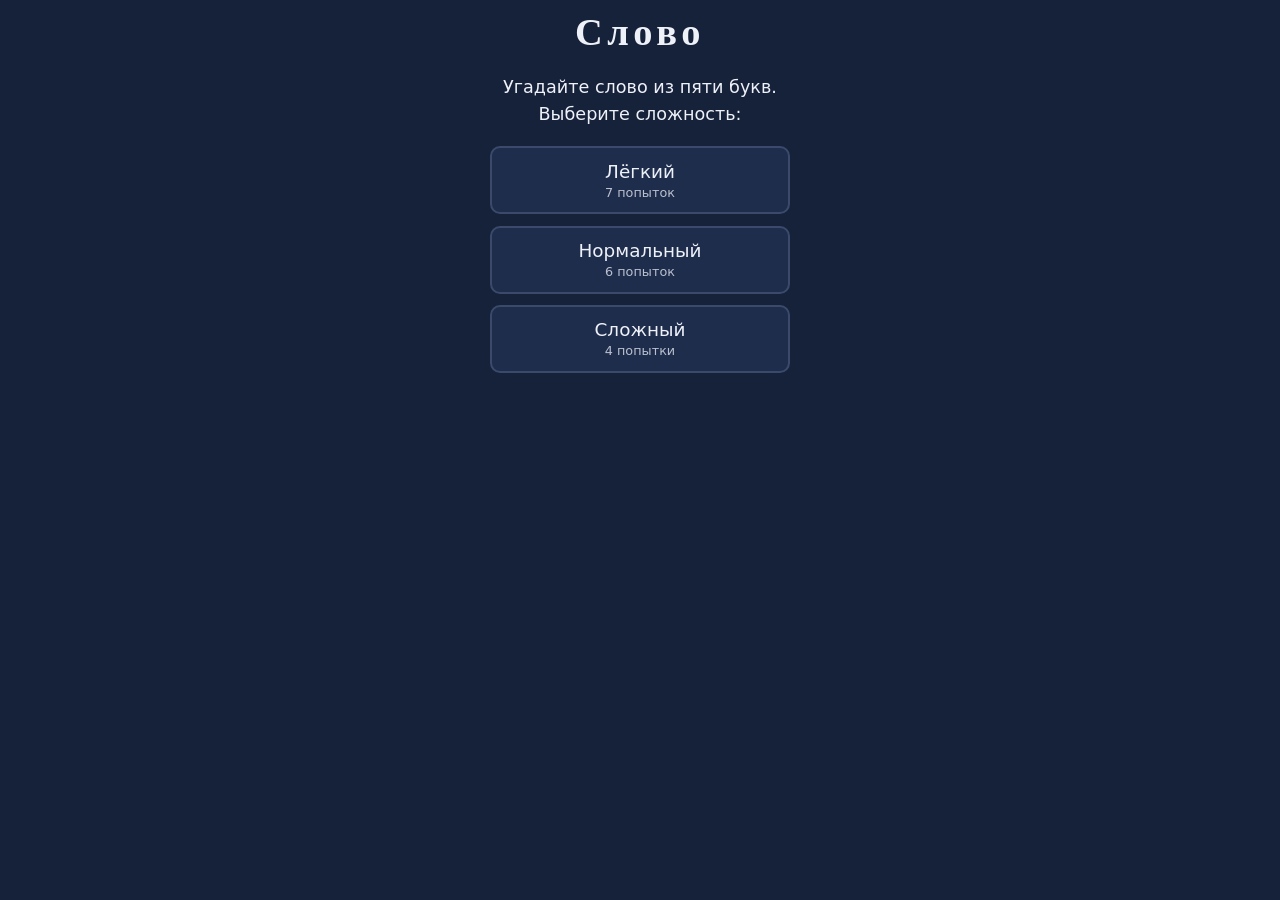
==== index.html @ bce69d7c "Add files via upload" ====
<!DOCTYPE html>
<html lang="ru">
<head>
<meta charset="utf-8">
<meta name="viewport" content="width=device-width, initial-scale=1">
<title>Слово</title>
<link rel="stylesheet" href="style.css">
</head>
<body>
<header><h1>Слово</h1></header>
<main id="app"><section id="loading"></section></main>
<div id="toast"></div>

<!-- Образец интерфейса 1: главное меню -->
<template id="tpl-menu">
  <section class="screen" id="menu">
    <p class="lead">Угадайте слово из пяти букв.<br>Выберите сложность:</p>
    <form name="levelForm" class="levels">
      <button type="button" name="easy" data-title="Лёгкий" data-note="7 попыток" data-tries="7">Лёгкий</button>
      <button type="button" name="normal" data-title="Нормальный" data-note="6 попыток" data-tries="6">Нормальный</button>
      <button type="button" name="hard" data-title="Сложный" data-note="4 попытки" data-tries="4">Сложный</button>
    </form>
  </section>
</template>

<!-- Образец интерфейса 2: игровое поле и клавиатура ЙЦУКЕН -->
<template id="tpl-game">
  <section class="screen" id="game">
    <div id="board"></div>
    <div id="kb"></div>
  </section>
</template>

<!-- Образец интерфейса 3: завершение игры -->
<template id="tpl-end">
  <section class="screen" id="end">
    <h2 id="endTitle"></h2>
    <p id="endText"></p>
    <div class="levels">
      <button type="button" name="again">Ещё раз</button>
      <button type="button" name="menu">В меню</button>
    </div>
  </section>
</template>

<script src="game.js"></script>
</body>
</html>
---- style.css ----
:root {
    --bg: #16213a;
    --panel: #1f2d4d;
    --line: #3b4a6b;
    --ok: #2f9e44;
    --mid: #d9a21b;
    --off: #5d6474;
    --key: #dfe4f0;
    --hover: #8ce99a
}

* {
    box-sizing: border-box
}

html,
body {
    margin: 0
}

body {
    min-height: 100dvh;
    background: var(--bg);
    color: #eef1f8;
    font-family: "Trebuchet MS", "Segoe UI", system-ui, sans-serif;
    display: flex;
    flex-direction: column;
    align-items: center
}

header h1 {
    font: 700 2.4rem Georgia, serif;
    letter-spacing: .12em;
    margin: .6rem 0 .2rem
}

main {
    width: 100%;
    max-width: 520px;
    padding: 0 .6rem 1.5rem
}

.screen {
    text-align: center
}

.lead {
    font-size: 1.1rem;
    line-height: 1.5
}

.levels {
    display: flex;
    flex-direction: column;
    gap: .7rem;
    max-width: 300px;
    margin: 1.2rem auto
}

.levels button {
    font: inherit;
    font-size: 1.15rem;
    padding: .8rem 1rem;
    border: 2px solid var(--line);
    border-radius: 10px;
    background: var(--panel);
    color: inherit;
    cursor: pointer;
    transition: background .15s, border-color .15s
}

.levels button:hover,
.levels button:focus-visible {
    background: var(--ok);
    border-color: var(--hover);
    outline: none
}

.levels small {
    display: block;
    font-size: .8rem;
    opacity: .75;
    margin-top: .15rem
}

.info {
    margin: .2rem 0 .6rem;
    opacity: .8
}

#board {
    display: grid;
    gap: 6px;
    justify-content: center;
    margin-bottom: 1rem
}

.row {
    display: flex;
    gap: 6px;
    justify-content: center
}

.tile {
    width: min(56px, 14vw);
    height: min(56px, 14vw);
    border: 2px solid var(--line);
    display: grid;
    place-items: center;
    font: 700 1.6rem Georgia, serif;
    text-transform: uppercase;
    border-radius: 6px;
    transition: border-color .1s
}

.tile.filled {
    border-color: #8fa3c7
}

.tile.over {
    border-color: var(--hover);
    background: #2a3c63
}

.tile[data-state=correct] {
    background: var(--ok);
    border-color: var(--ok)
}

.tile[data-state=present] {
    background: var(--mid);
    border-color: var(--mid)
}

.tile[data-state=absent] {
    background: var(--off);
    border-color: var(--off)
}

.tile.flip {
    animation: flip .4s ease-in-out
}

@keyframes flip {
    50% {
        transform: rotateX(90deg)
    }
}

#kb {
    display: flex;
    flex-direction: column;
    gap: 6px;
    user-select: none
}

.krow {
    display: flex;
    gap: 4px;
    justify-content: center
}

.key {
    flex: 1;
    max-width: 44px;
    min-width: 0;
    height: 48px;
    display: grid;
    place-items: center;
    background: var(--key);
    color: #1a2236;
    border-radius: 6px;
    font-weight: 700;
    text-transform: uppercase;
    cursor: grab;
    touch-action: none
}

.key.wide {
    max-width: 64px;
    flex: 1.5;
    font-size: .8rem;
    cursor: pointer;
    touch-action: auto
}

.key.focused {
    outline: 3px solid #fff
}

.key[data-state=absent] {
    background: #444b59;
    color: #8a91a1
}

.key[data-state=present] {
    background: var(--mid);
    color: #fff
}

.key[data-state=correct] {
    background: var(--ok);
    color: #fff
}

.ghost {
    position: fixed;
    pointer-events: none;
    transform: translate(-50%, -130%);
    width: 48px;
    opacity: .9;
    z-index: 9
}

#toast {
    position: fixed;
    top: 4.5rem;
    left: 50%;
    transform: translateX(-50%);
    background: #eef1f8;
    color: #16213a;
    padding: .6rem 1rem;
    border-radius: 8px;
    opacity: 0;
    pointer-events: none;
    transition: opacity .2s
}

#toast.show {
    opacity: 1
}

#end h2 {
    font: 700 2.2rem Georgia, serif;
    margin: 1rem 0 .4rem
}

#end[data-result=win] h2 {
    color: #69db7c
}

#end[data-result=lose] h2 {
    color: #ff8787
}

#end p {
    line-height: 1.6
}

@media (prefers-reduced-motion:reduce) {
    .tile.flip {
        animation: none
    }
}
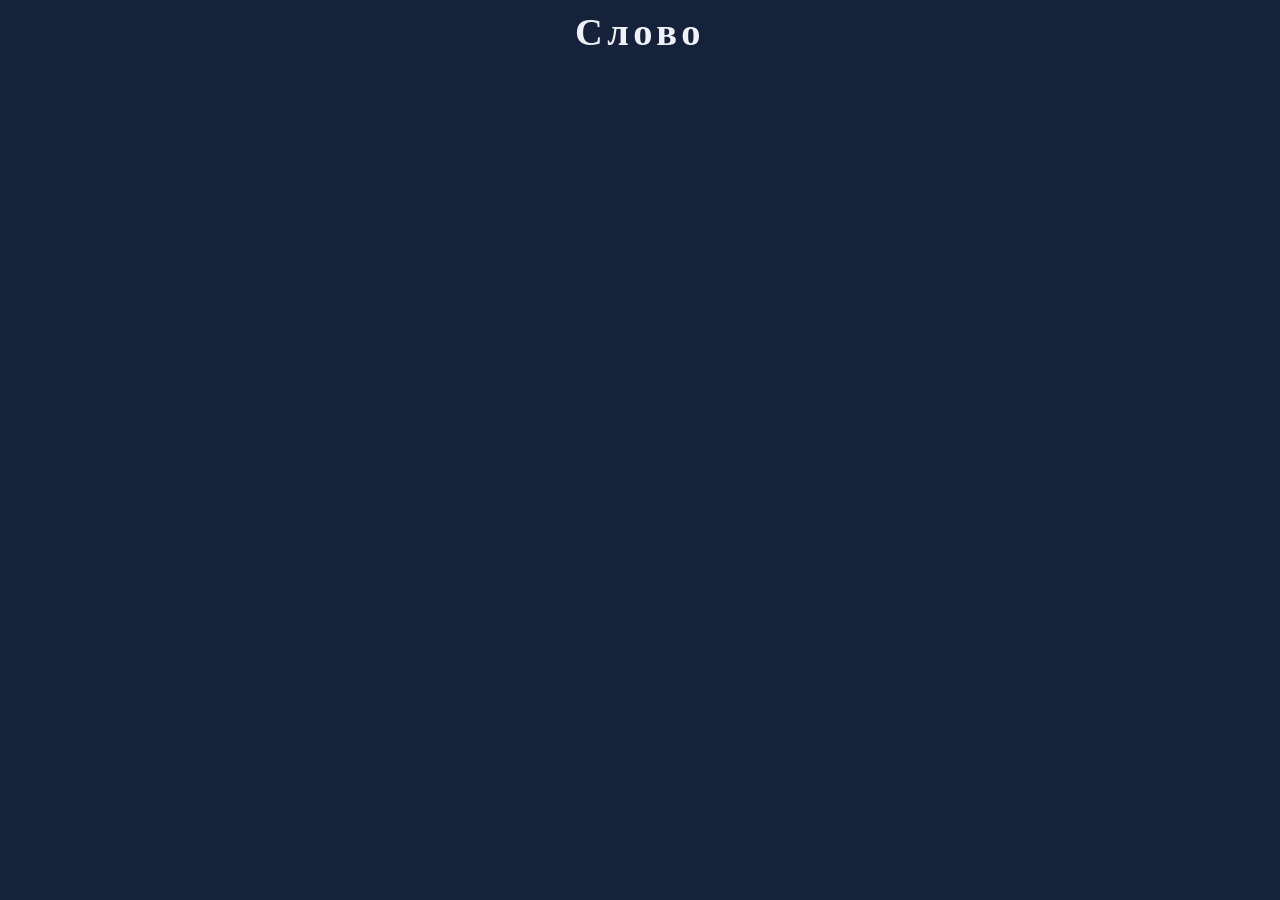
==== commit 2a81b8e1: "Добавил все файлы игры" ====
--- a/index.html
+++ b/index.html
@@ -12,16 +12,7 @@
 <div id="toast"></div>
 
 <!-- Образец интерфейса 1: главное меню -->
-<template id="tpl-menu">
-  <section class="screen" id="menu">
-    <p class="lead">Угадайте слово из пяти букв.<br>Выберите сложность:</p>
-    <form name="levelForm" class="levels">
-      <button type="button" name="easy" data-title="Лёгкий" data-note="7 попыток" data-tries="7">Лёгкий</button>
-      <button type="button" name="normal" data-title="Нормальный" data-note="6 попыток" data-tries="6">Нормальный</button>
-      <button type="button" name="hard" data-title="Сложный" data-note="4 попытки" data-tries="4">Сложный</button>
-    </form>
-  </section>
-</template>
+<templat
 
 <!-- Образец интерфейса 2: игровое поле и клавиатура ЙЦУКЕН -->
 <template id="tpl-game">
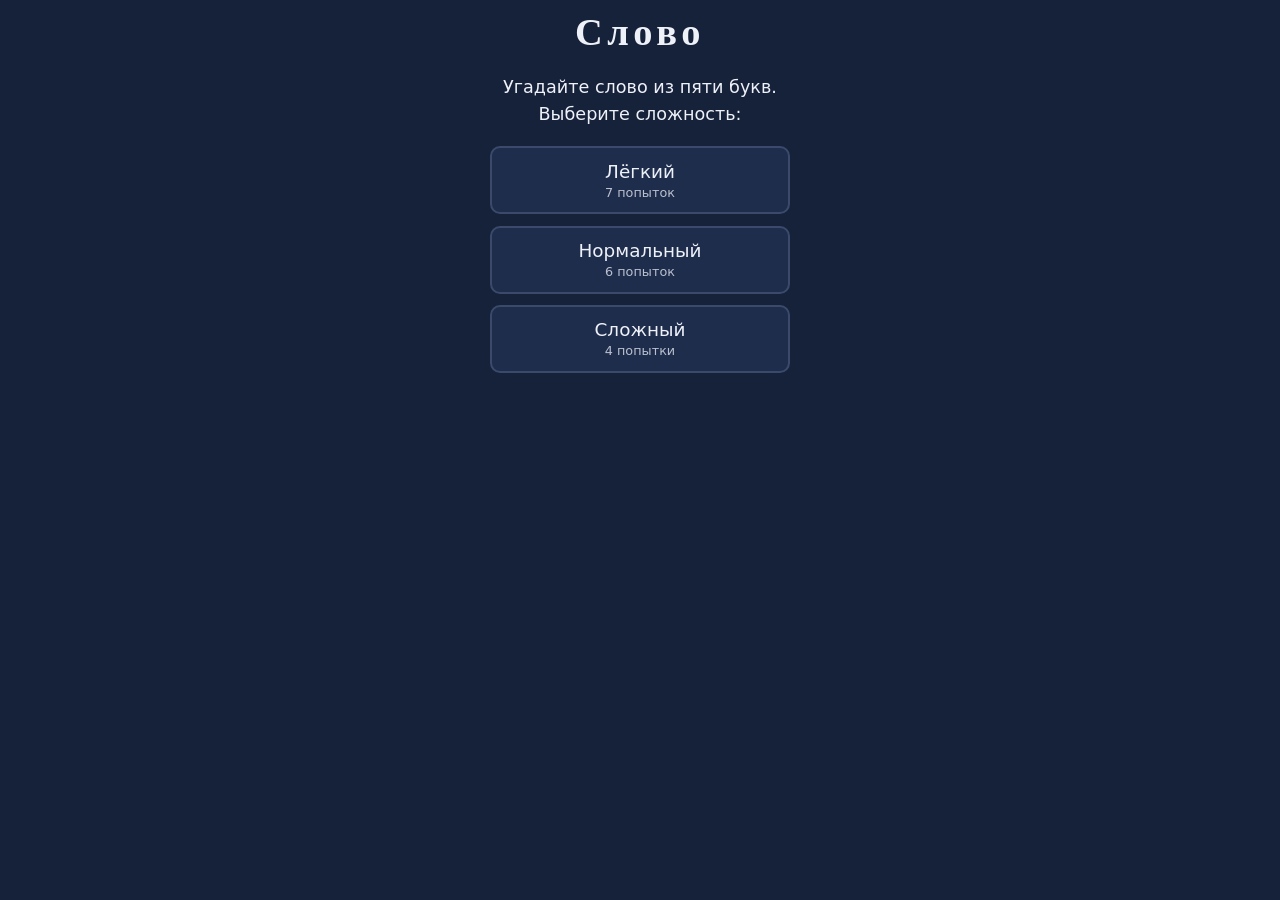
==== commit 7cf27800: "исправил" ====
--- a/index.html
+++ b/index.html
@@ -12,7 +12,16 @@
 <div id="toast"></div>
 
 <!-- Образец интерфейса 1: главное меню -->
-<templat
+<template id="tpl-menu">
+  <section class="screen" id="menu">
+    <p class="lead">Угадайте слово из пяти букв.<br>Выберите сложность:</p>
+    <form name="levelForm" class="levels">
+      <button type="button" name="easy" data-title="Лёгкий" data-note="7 попыток" data-tries="7">Лёгкий</button>
+      <button type="button" name="normal" data-title="Нормальный" data-note="6 попыток" data-tries="6">Нормальный</button>
+      <button type="button" name="hard" data-title="Сложный" data-note="4 попытки" data-tries="4">Сложный</button>
+    </form>
+  </section>
+</template>
 
 <!-- Образец интерфейса 2: игровое поле и клавиатура ЙЦУКЕН -->
 <template id="tpl-game">
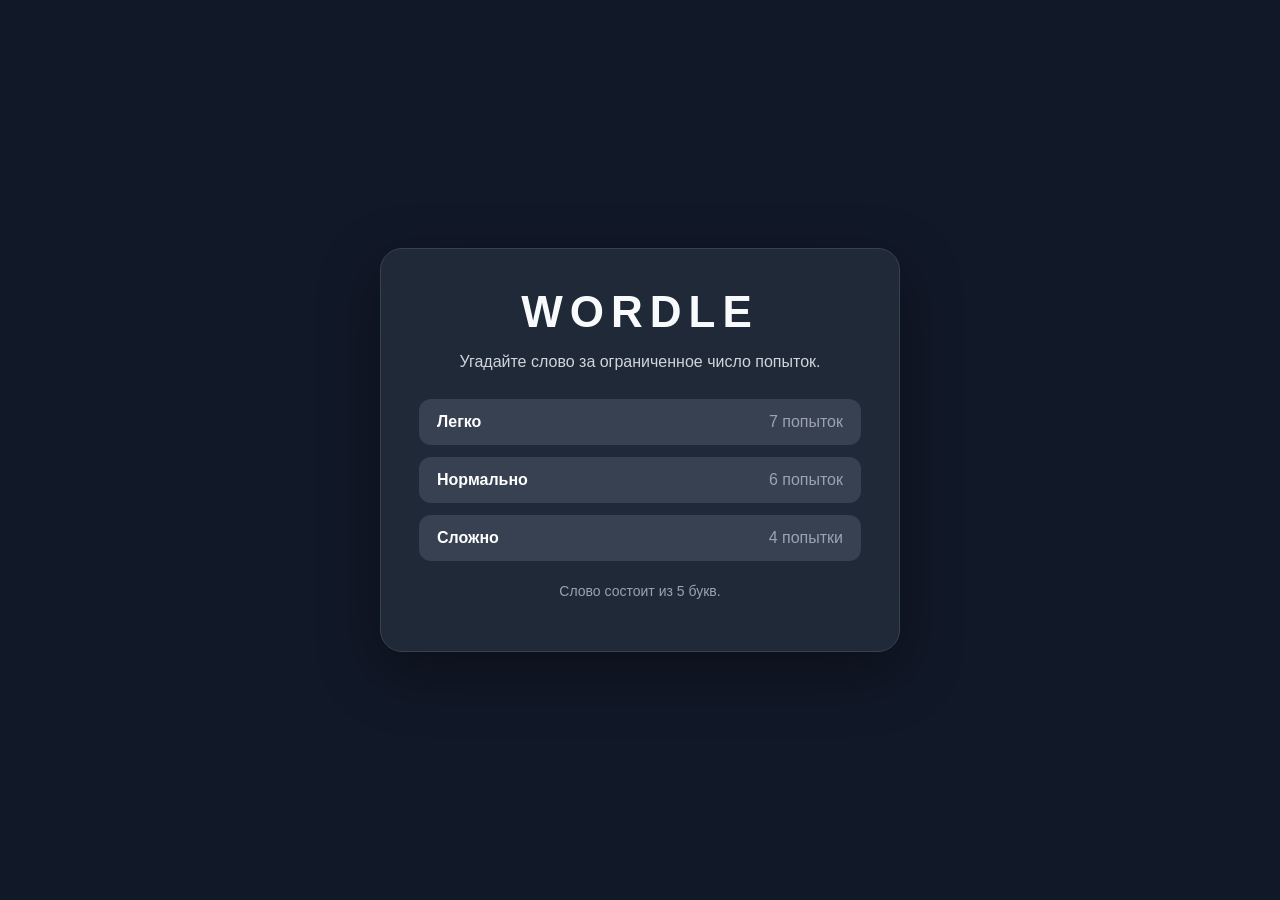
==== commit 94003a90: "Add files via upload" ====
--- a/index.html
+++ b/index.html
@@ -1,48 +1,24 @@
 <!DOCTYPE html>
 <html lang="ru">
 <head>
-<meta charset="utf-8">
-<meta name="viewport" content="width=device-width, initial-scale=1">
-<title>Слово</title>
-<link rel="stylesheet" href="style.css">
+    <meta charset="UTF-8">
+    <meta name="viewport" content="width=device-width, initial-scale=1.0">
+    <title>WORDLE</title>
+    <link rel="stylesheet" href="style.css">
 </head>
 <body>
-<header><h1>Слово</h1></header>
-<main id="app"><section id="loading"></section></main>
-<div id="toast"></div>
-
-<!-- Образец интерфейса 1: главное меню -->
-<template id="tpl-menu">
-  <section class="screen" id="menu">
-    <p class="lead">Угадайте слово из пяти букв.<br>Выберите сложность:</p>
-    <form name="levelForm" class="levels">
-      <button type="button" name="easy" data-title="Лёгкий" data-note="7 попыток" data-tries="7">Лёгкий</button>
-      <button type="button" name="normal" data-title="Нормальный" data-note="6 попыток" data-tries="6">Нормальный</button>
-      <button type="button" name="hard" data-title="Сложный" data-note="4 попытки" data-tries="4">Сложный</button>
-    </form>
-  </section>
-</template>
-
-<!-- Образец интерфейса 2: игровое поле и клавиатура ЙЦУКЕН -->
-<template id="tpl-game">
-  <section class="screen" id="game">
-    <div id="board"></div>
-    <div id="kb"></div>
-  </section>
-</template>
-
-<!-- Образец интерфейса 3: завершение игры -->
-<template id="tpl-end">
-  <section class="screen" id="end">
-    <h2 id="endTitle"></h2>
-    <p id="endText"></p>
-    <div class="levels">
-      <button type="button" name="again">Ещё раз</button>
-      <button type="button" name="menu">В меню</button>
-    </div>
-  </section>
-</template>
-
-<script src="game.js"></script>
+<main class="screen menu-screen" id="menuScreen">
+    <section class="panel menu-panel">
+        <h1>WORDLE</h1>
+        <p class="description">Угадайте слово за ограниченное число попыток.</p>
+        <div class="difficulty" id="difficulty" name="difficulty">
+            <button class="difficulty-btn" data-difficulty="easy" data-attempts="7">Легко <span>7 попыток</span></button>
+            <button class="difficulty-btn" data-difficulty="normal" data-attempts="6">Нормально <span>6 попыток</span></button>
+            <button class="difficulty-btn" data-difficulty="hard" data-attempts="4">Сложно <span>4 попытки</span></button>
+        </div>
+        <p class="hint">Слово состоит из 5 букв.</p>
+    </section>
+</main>
+<script src="menu.js"></script>
 </body>
 </html>
--- a/style.css
+++ b/style.css
@@ -1,254 +1,334 @@
-:root {
-    --bg: #16213a;
-    --panel: #1f2d4d;
-    --line: #3b4a6b;
-    --ok: #2f9e44;
-    --mid: #d9a21b;
-    --off: #5d6474;
-    --key: #dfe4f0;
-    --hover: #8ce99a
-}
-
 * {
-    box-sizing: border-box
+    box-sizing: border-box;
 }
 
 html,
 body {
-    margin: 0
+    margin: 0;
+    min-height: 100%;
 }
 
 body {
-    min-height: 100dvh;
-    background: var(--bg);
-    color: #eef1f8;
-    font-family: "Trebuchet MS", "Segoe UI", system-ui, sans-serif;
+    font-family: Arial, Helvetica, sans-serif;
+    background: #111827;
+    color: #f8fafc;
+}
+
+button {
+    font: inherit;
+}
+
+.screen {
+    min-height: 100vh;
+    padding: 24px;
+}
+
+.menu-screen,
+.result-screen {
+    display: flex;
+    align-items: center;
+    justify-content: center;
+}
+
+.panel {
+    width: min(520px, 100%);
+    background: #1f2937;
+    border: 1px solid #374151;
+    border-radius: 22px;
+    padding: 38px;
+    text-align: center;
+    box-shadow: 0 20px 60px rgba(0, 0, 0, .35);
+}
+
+h1 {
+    margin: 0;
+    letter-spacing: 7px;
+    font-size: 44px;
+}
+
+.subtitle {
+    margin: 8px 0 20px;
+    color: #9ca3af;
+}
+
+.description {
+    color: #d1d5db;
+}
+
+.difficulty {
+    display: grid;
+    gap: 12px;
+    margin-top: 28px;
+}
+
+.difficulty-btn,
+.submit-btn,
+.small-btn {
+    border: 0;
+    border-radius: 12px;
+    padding: 14px 18px;
+    cursor: pointer;
+    transition: transform .15s, background-color .15s, color .15s;
+}
+
+.difficulty-btn {
+    background: #374151;
+    color: #fff;
+    text-align: left;
+    font-weight: 700;
+}
+
+.difficulty-btn span {
+    float: right;
+    color: #9ca3af;
+    font-weight: 400;
+}
+
+.difficulty-btn:hover {
+    background: #4b5563;
+    transform: translateY(-2px);
+}
+
+.hint {
+    color: #9ca3af;
+    font-size: 14px;
+    margin-top: 22px;
+}
+
+.game-screen {
+    max-width: 900px;
+    margin: auto;
+}
+
+.game-header {
+    display: grid;
+    grid-template-columns: 1fr auto 1fr;
+    align-items: center;
+    gap: 15px;
+}
+
+.game-header h1 {
+    font-size: 30px;
+    text-align: center;
+}
+
+.game-header .difficulty-label,
+.attempt-counter {
+    color: #9ca3af;
+    font-size: 13px;
+    text-align: center;
+}
+
+.attempt-counter {
+    text-align: right;
+}
+
+.small-btn {
+    background: #374151;
+    color: #fff;
+}
+
+.small-btn:hover {
+    background: #4b5563;
+}
+
+.game-area {
+    width: min(620px, 100%);
+    margin: 24px auto 0;
+    text-align: center;
+}
+
+.message {
+    min-height: 28px;
+    color: #fbbf24;
+    font-weight: 700;
+}
+
+.board {
+    display: grid;
+    gap: 7px;
+    justify-content: center;
+    margin: 10px auto 14px;
+}
+
+.row {
+    display: grid;
+    grid-template-columns: repeat(5, 58px);
+    gap: 7px;
+}
+
+.cell {
+    width: 58px;
+    height: 58px;
+    border: 2px solid #4b5563;
+    border-radius: 8px;
+    display: flex;
+    align-items: center;
+    justify-content: center;
+    font-size: 26px;
+    font-weight: 800;
+    background: #111827;
+    text-transform: uppercase;
+    user-select: none;
+}
+
+.cell.filled {
+    border-color: #9ca3af;
+}
+
+.cell.correct {
+    background: #16a34a;
+    border-color: #16a34a;
+}
+
+.cell.present {
+    background: #ca8a04;
+    border-color: #ca8a04;
+}
+
+.cell.absent {
+    background: #4b5563;
+    border-color: #4b5563;
+    color: #d1d5db;
+}
+
+@keyframes flip {
+    0% {
+        transform: rotateX(0);
+    }
+
+    50% {
+        transform: rotateX(90deg);
+    }
+
+    100% {
+        transform: rotateX(0);
+    }
+}
+
+.cell.reveal {
+    animation: flip .5s ease;
+}
+
+.drag-target {
+    outline: 3px dashed #22c55e;
+    outline-offset: 2px;
+}
+
+.drag-help {
+    color: #9ca3af;
+    font-size: 13px;
+    margin: 8px 0 12px;
+}
+
+.keyboard {
     display: flex;
     flex-direction: column;
-    align-items: center
-}
-
-header h1 {
-    font: 700 2.4rem Georgia, serif;
-    letter-spacing: .12em;
-    margin: .6rem 0 .2rem
-}
-
-main {
-    width: 100%;
-    max-width: 520px;
-    padding: 0 .6rem 1.5rem
-}
-
-.screen {
-    text-align: center
-}
-
-.lead {
-    font-size: 1.1rem;
-    line-height: 1.5
-}
-
-.levels {
+    gap: 7px;
+    align-items: center;
+}
+
+.key-row {
     display: flex;
-    flex-direction: column;
-    gap: .7rem;
-    max-width: 300px;
-    margin: 1.2rem auto
-}
-
-.levels button {
-    font: inherit;
-    font-size: 1.15rem;
-    padding: .8rem 1rem;
-    border: 2px solid var(--line);
-    border-radius: 10px;
-    background: var(--panel);
-    color: inherit;
-    cursor: pointer;
-    transition: background .15s, border-color .15s
-}
-
-.levels button:hover,
-.levels button:focus-visible {
-    background: var(--ok);
-    border-color: var(--hover);
-    outline: none
-}
-
-.levels small {
-    display: block;
-    font-size: .8rem;
-    opacity: .75;
-    margin-top: .15rem
-}
-
-.info {
-    margin: .2rem 0 .6rem;
-    opacity: .8
-}
-
-#board {
-    display: grid;
-    gap: 6px;
-    justify-content: center;
-    margin-bottom: 1rem
-}
-
-.row {
-    display: flex;
-    gap: 6px;
-    justify-content: center
-}
-
-.tile {
-    width: min(56px, 14vw);
-    height: min(56px, 14vw);
-    border: 2px solid var(--line);
-    display: grid;
-    place-items: center;
-    font: 700 1.6rem Georgia, serif;
-    text-transform: uppercase;
-    border-radius: 6px;
-    transition: border-color .1s
-}
-
-.tile.filled {
-    border-color: #8fa3c7
-}
-
-.tile.over {
-    border-color: var(--hover);
-    background: #2a3c63
-}
-
-.tile[data-state=correct] {
-    background: var(--ok);
-    border-color: var(--ok)
-}
-
-.tile[data-state=present] {
-    background: var(--mid);
-    border-color: var(--mid)
-}
-
-.tile[data-state=absent] {
-    background: var(--off);
-    border-color: var(--off)
-}
-
-.tile.flip {
-    animation: flip .4s ease-in-out
-}
-
-@keyframes flip {
-    50% {
-        transform: rotateX(90deg)
-    }
-}
-
-#kb {
-    display: flex;
-    flex-direction: column;
-    gap: 6px;
-    user-select: none
-}
-
-.krow {
-    display: flex;
-    gap: 4px;
-    justify-content: center
+    gap: 5px;
 }
 
 .key {
-    flex: 1;
-    max-width: 44px;
-    min-width: 0;
+    min-width: 38px;
     height: 48px;
-    display: grid;
-    place-items: center;
-    background: var(--key);
-    color: #1a2236;
-    border-radius: 6px;
-    font-weight: 700;
-    text-transform: uppercase;
+    padding: 0 8px;
+    border: 0;
+    border-radius: 7px;
+    background: #374151;
+    color: #fff;
+    font-weight: 800;
     cursor: grab;
-    touch-action: none
-}
-
-.key.wide {
-    max-width: 64px;
-    flex: 1.5;
-    font-size: .8rem;
-    cursor: pointer;
-    touch-action: auto
-}
-
-.key.focused {
-    outline: 3px solid #fff
-}
-
-.key[data-state=absent] {
-    background: #444b59;
-    color: #8a91a1
-}
-
-.key[data-state=present] {
-    background: var(--mid);
-    color: #fff
-}
-
-.key[data-state=correct] {
-    background: var(--ok);
-    color: #fff
-}
-
-.ghost {
-    position: fixed;
-    pointer-events: none;
-    transform: translate(-50%, -130%);
-    width: 48px;
-    opacity: .9;
-    z-index: 9
-}
-
-#toast {
-    position: fixed;
-    top: 4.5rem;
-    left: 50%;
-    transform: translateX(-50%);
-    background: #eef1f8;
-    color: #16213a;
-    padding: .6rem 1rem;
-    border-radius: 8px;
-    opacity: 0;
-    pointer-events: none;
-    transition: opacity .2s
-}
-
-#toast.show {
-    opacity: 1
-}
-
-#end h2 {
-    font: 700 2.2rem Georgia, serif;
-    margin: 1rem 0 .4rem
-}
-
-#end[data-result=win] h2 {
-    color: #69db7c
-}
-
-#end[data-result=lose] h2 {
-    color: #ff8787
-}
-
-#end p {
-    line-height: 1.6
-}
-
-@media (prefers-reduced-motion:reduce) {
-    .tile.flip {
-        animation: none
+    transition: background-color .12s, transform .12s;
+    touch-action: none;
+}
+
+.key:hover {
+    background: #22c55e;
+    transform: translateY(-2px);
+}
+
+.key:active {
+    cursor: grabbing;
+}
+
+.key.correct {
+    background: #16a34a;
+}
+
+.key.present {
+    background: #ca8a04;
+}
+
+.key.absent {
+    background: #6b7280;
+    color: #d1d5db;
+}
+
+.result-icon {
+    font-size: 58px;
+    margin-bottom: 12px;
+}
+
+.result-panel h1 {
+    letter-spacing: 2px;
+    font-size: 32px;
+}
+
+.result-panel p {
+    color: #d1d5db;
+    line-height: 1.5;
+}
+
+.result-stats {
+    color: #9ca3af !important;
+}
+
+.result-actions {
+    display: grid;
+    gap: 10px;
+    margin-top: 26px;
+}
+
+@media (max-width: 620px) {
+    .screen {
+        padding: 14px;
+    }
+
+    .panel {
+        padding: 28px 18px;
+    }
+
+    h1 {
+        font-size: 36px;
+    }
+
+    .row {
+        grid-template-columns: repeat(5, 48px);
+    }
+
+    .cell {
+        width: 48px;
+        height: 48px;
+        font-size: 22px;
+    }
+
+    .key {
+        min-width: 29px;
+        height: 44px;
+        padding: 0 5px;
+        font-size: 14px;
+    }
+
+    .game-header {
+        grid-template-columns: auto 1fr auto;
+    }
+
+    .game-header h1 {
+        font-size: 22px;
     }
 }
